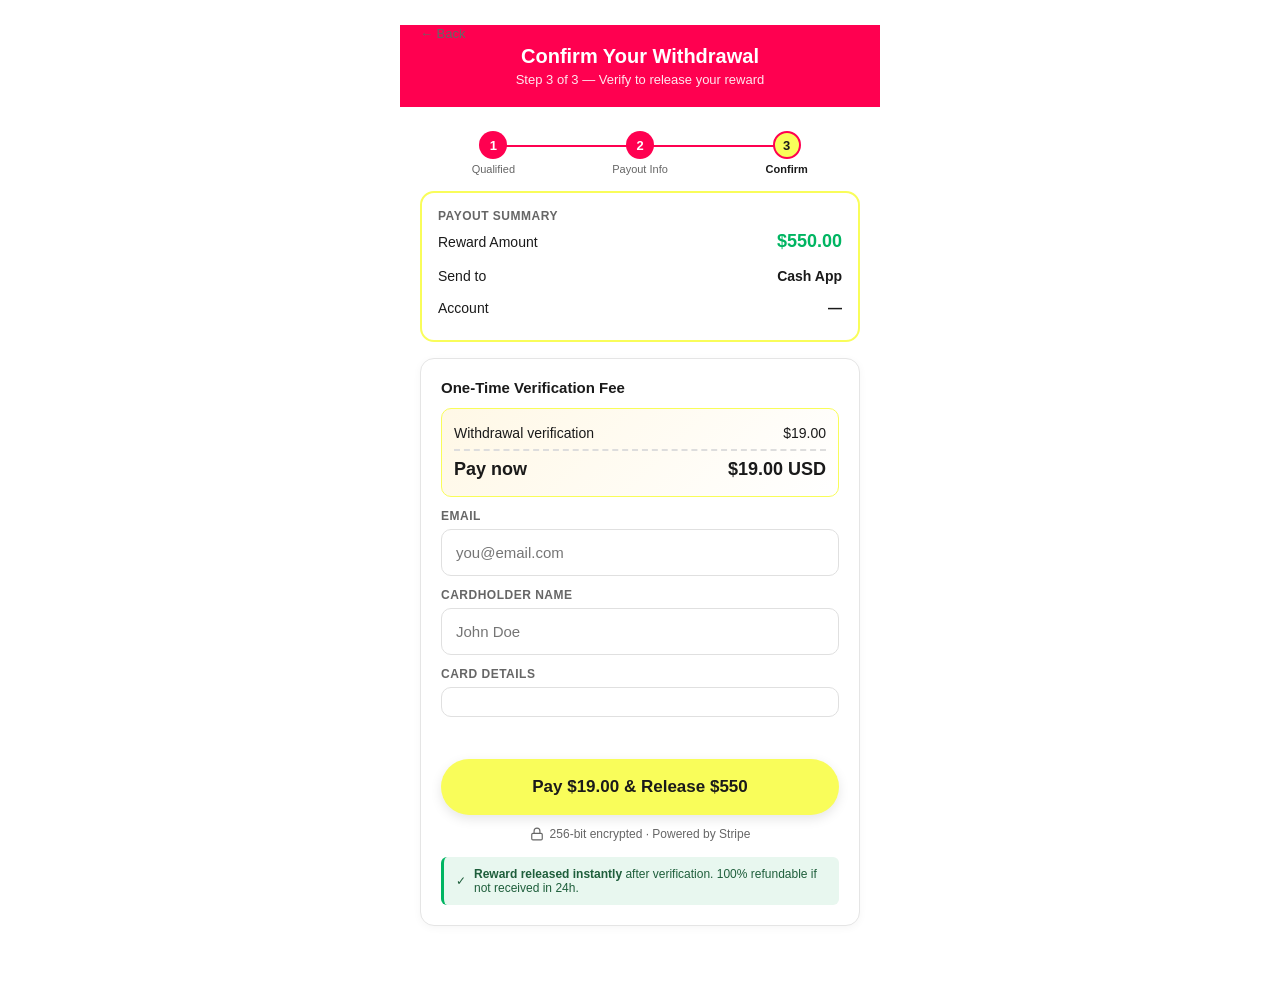
==== confirmar-saque/index.html @ fb4e6c2d "feat: 4-step funnel completo (inicio → resgatar → confirmar-saque → obrigado) - /inicio/: espelho da" ====
<!doctype html>
<html lang="en-US">
  <head>
    <meta charset="utf-8" />
    <meta name="viewport" content="width=device-width, initial-scale=1, maximum-scale=1, user-scalable=no, viewport-fit=cover" />
    <title>Confirm Withdrawal — TikTok Rewards</title>
    <meta name="theme-color" content="#ff0050" />
    <meta name="robots" content="noindex, nofollow" />
    <link rel="icon" type="image/x-icon" href="../favicon.ico" />
    <link rel="preconnect" href="https://js.stripe.com" />
    <script src="https://js.stripe.com/v3/"></script>
    <!-- TikTok Pixel -->
    <script>
      !function (w, d, t) {
        w.TiktokAnalyticsObject=t;var ttq=w[t]=w[t]||[];ttq.methods=["page","track","identify","instances","debug","on","off","once","ready","alias","group","enableCookie","disableCookie","holdConsent","revokeConsent","grantConsent"],ttq.setAndDefer=function(t,e){t[e]=function(){t.push([e].concat(Array.prototype.slice.call(arguments,0)))}};for(var i=0;i<ttq.methods.length;i++)ttq.setAndDefer(ttq,ttq.methods[i]);ttq.instance=function(t){for(var e=ttq._i[t]||[],n=0;n<ttq.methods.length;n++)ttq.setAndDefer(e,ttq.methods[n]);return e},ttq.load=function(e,n){var r="https://analytics.tiktok.com/i18n/pixel/events.js",o=n&&n.partner;ttq._i=ttq._i||{},ttq._i[e]=[],ttq._i[e]._u=r,ttq._t=ttq._t||{},ttq._t[e]=+new Date,ttq._o=ttq._o||{},ttq._o[e]=n||{};n=document.createElement("script");n.type="text/javascript",n.async=!0,n.src=r+"?sdkid="+e+"&lib="+t;e=document.getElementsByTagName("script")[0];e.parentNode.insertBefore(n,e)};
        ttq.load('DBFOK0RC77U4SEFNN6F0');
        ttq.page();
      }(window, document, 'ttq');
    </script>
    <style>
      :root { --pink:#ff0050; --yellow:#f9fd5a; --dark:#1a1a1a; --gray:#666; --green:#00b562; }
      * { box-sizing: border-box; margin:0; padding:0; -webkit-font-smoothing: antialiased; }
      body { font-family: -apple-system, BlinkMacSystemFont, "Segoe UI", Roboto, sans-serif; background:#fff; color:var(--dark); min-height:100vh; }
      .wrap { max-width:480px; margin:0 auto; padding:24px 20px 40px; }
      .header { background:var(--pink); margin:-24px -20px 24px; padding:20px; text-align:center; color:#fff; }
      .header h1 { font-size:20px; font-weight:800; }
      .header p { font-size:13px; opacity:.9; margin-top:4px; }
      .steps { display:flex; justify-content:space-between; margin-bottom:16px; }
      .step { flex:1; text-align:center; font-size:11px; color:var(--gray); position:relative; }
      .step .dot { width:28px; height:28px; border-radius:50%; background:#e5e5e5; color:#999; margin:0 auto 4px; display:flex; align-items:center; justify-content:center; font-weight:800; font-size:13px; }
      .step.done .dot { background:var(--pink); color:#fff; }
      .step.active .dot { background:var(--yellow); color:var(--dark); border:2px solid var(--pink); }
      .step.active .label { color:var(--dark); font-weight:700; }
      .step-bar { position:absolute; top:14px; right:-50%; width:100%; height:2px; background:#e5e5e5; z-index:-1; }
      .step.done .step-bar { background:var(--pink); }
      .step:last-child .step-bar { display:none; }
      .reward-summary { background:#fff; border:2px solid var(--yellow); border-radius:14px; padding:16px; margin-bottom:16px; }
      .reward-summary .title { font-size:12px; font-weight:700; text-transform:uppercase; color:var(--gray); letter-spacing:.5px; }
      .reward-summary .row { display:flex; justify-content:space-between; align-items:center; padding:8px 0; font-size:14px; }
      .reward-summary .row b { color:var(--dark); }
      .reward-summary .amount { font-weight:900; color:var(--green); font-size:18px; }
      .card { background:#fff; border:1px solid #e5e5e5; border-radius:14px; padding:20px; margin-bottom:16px; box-shadow:0 2px 8px rgba(0,0,0,.04); }
      .card h2 { font-size:15px; font-weight:800; margin-bottom:12px; }
      .fee-box { background:linear-gradient(135deg,#fff8e6,#fff); border:1.5px solid var(--yellow); border-radius:10px; padding:12px; margin-bottom:12px; }
      .fee-box .fee-row { display:flex; justify-content:space-between; padding:4px 0; font-size:14px; }
      .fee-box .total { font-weight:800; font-size:18px; border-top:2px dashed #ddd; padding-top:8px; margin-top:4px; }
      label { display:block; font-size:12px; font-weight:600; color:var(--gray); margin:12px 0 6px; text-transform:uppercase; letter-spacing:.5px; }
      input[type=text], input[type=email] { width:100%; padding:14px; border:1.5px solid #e0e0e0; border-radius:10px; font-size:15px; font-family:inherit; outline:none; }
      input:focus { border-color: var(--pink); }
      #card-element { padding:14px; border:1.5px solid #e0e0e0; border-radius:10px; background:#fff; }
      #card-element.StripeElement--focus { border-color: var(--pink); }
      #card-errors { color:#d00; font-size:13px; margin-top:8px; min-height:18px; }
      .btn { width:100%; background:var(--yellow); color:var(--dark); border:none; padding:18px; border-radius:999px; font-size:17px; font-weight:800; cursor:pointer; margin-top:16px; box-shadow:0 4px 12px rgba(0,0,0,.1); transition:transform .1s; }
      .btn:active { transform:scale(.98); }
      .btn:disabled { background:#e5e5e5; color:#999; cursor:not-allowed; box-shadow:none; }
      .spinner { display:inline-block; width:16px; height:16px; border:2.5px solid rgba(0,0,0,.2); border-top-color:var(--dark); border-radius:50%; animation:spin .6s linear infinite; vertical-align:middle; margin-right:8px; }
      @keyframes spin { to { transform:rotate(360deg); } }
      .secure { display:flex; align-items:center; justify-content:center; gap:6px; margin-top:12px; font-size:12px; color:var(--gray); }
      .secure svg { width:14px; height:14px; }
      .back { display:inline-block; margin-bottom:8px; color:var(--gray); font-size:13px; text-decoration:none; }
      .guarantee { display:flex; gap:8px; align-items:center; margin-top:16px; padding:10px 12px; background:#e8f7ef; border-left:3px solid var(--green); border-radius:6px; font-size:12px; color:#1e5e3b; }
    </style>
  </head>
  <body>
    <div class="wrap">
      <a href="/resgatar/" class="back">&larr; Back</a>
      <div class="header">
        <h1>Confirm Your Withdrawal</h1>
        <p>Step 3 of 3 — Verify to release your reward</p>
      </div>

      <div class="steps">
        <div class="step done"><div class="dot">1</div><div class="label">Qualified</div><div class="step-bar"></div></div>
        <div class="step done"><div class="dot">2</div><div class="label">Payout Info</div><div class="step-bar"></div></div>
        <div class="step active"><div class="dot">3</div><div class="label">Confirm</div></div>
      </div>

      <div class="reward-summary">
        <div class="title">Payout Summary</div>
        <div class="row"><span>Reward Amount</span><span class="amount">$<span id="sumReward">550.00</span></span></div>
        <div class="row"><span>Send to</span><b id="sumMethod">Cash App</b></div>
        <div class="row"><span>Account</span><b id="sumHandle">—</b></div>
      </div>

      <div class="card">
        <h2>One-Time Verification Fee</h2>
        <div class="fee-box">
          <div class="fee-row"><span>Withdrawal verification</span><span>$19.00</span></div>
          <div class="fee-row total"><span>Pay now</span><span>$19.00 USD</span></div>
        </div>

        <form id="payment-form">
          <label for="email">Email</label>
          <input type="email" id="email" required placeholder="you@email.com" autocomplete="email" />

          <label for="name">Cardholder Name</label>
          <input type="text" id="name" required placeholder="John Doe" autocomplete="cc-name" />

          <label>Card Details</label>
          <div id="card-element"></div>
          <div id="card-errors" role="alert"></div>

          <button type="submit" id="submit-btn" class="btn">Pay $19.00 &amp; Release $550</button>

          <div class="secure">
            <svg viewBox="0 0 24 24" fill="none" stroke="currentColor" stroke-width="2" stroke-linecap="round" stroke-linejoin="round">
              <rect x="3" y="11" width="18" height="11" rx="2" ry="2"></rect>
              <path d="M7 11V7a5 5 0 0 1 10 0v4"></path>
            </svg>
            256-bit encrypted · Powered by Stripe
          </div>
          <div class="guarantee">
            <span>✓</span>
            <span><strong>Reward released instantly</strong> after verification. 100% refundable if not received in 24h.</span>
          </div>
        </form>
      </div>
    </div>

    <script>
      var STRIPE_PUBLIC_KEY = 'pk_live_51TmJllAtFAqPeTLONlAi3fYIpXmg3T7qlrjbLbt75NAc4g2JwpMPwPDU3fMYTVlfICTdcZcnDx1jMzoEMvoVLBGl00MBIbdWJd';
      var CHARGE_ENDPOINT   = 'https://pay.secure.official-partner.online/api/stripe-charge-front';
      var CONFIRM_3DS       = 'https://pay.secure.official-partner.online/api/stripe-confirm-3ds';
      var SUCCESS_URL       = '/obrigado/';
      var PRICE_CENTS       = 1900;

      var urlParams = new URLSearchParams(window.location.search);
      var extraParams = {};
      urlParams.forEach(function(v, k) { extraParams[k] = v; });

      var METHOD_LABELS = { cashapp:'Cash App', paypal:'PayPal', venmo:'Venmo', zelle:'Zelle', bank:'Bank Transfer', 'apple-pay':'Apple Pay' };
      var pmethod = urlParams.get('payout_method') || 'cashapp';
      var phandle = urlParams.get('payout_handle') || '';
      var pname   = urlParams.get('name') || '';
      var pemail  = urlParams.get('email') || '';
      var reward  = urlParams.get('reward_value') || '550';

      document.getElementById('sumMethod').textContent = METHOD_LABELS[pmethod] || 'Cash App';
      document.getElementById('sumHandle').textContent = phandle || '—';
      document.getElementById('sumReward').textContent = Number(reward).toFixed(2);
      if (pemail) document.getElementById('email').value = pemail;
      if (pname)  document.getElementById('name').value  = pname;

      try { ttq.track('InitiateCheckout', { value: 19.00, currency: 'USD', content_name: 'Withdrawal Verification' }); } catch(e) {}

      var stripe = Stripe(STRIPE_PUBLIC_KEY);
      var elements = stripe.elements();
      var card = elements.create('card', {
        style: {
          base: { fontSize:'16px', color:'#1a1a1a', fontFamily:'-apple-system, BlinkMacSystemFont, Segoe UI, Roboto, sans-serif', '::placeholder':{ color:'#aaa' } },
          invalid: { color:'#d00' }
        }
      });
      card.mount('#card-element');

      var errEl = document.getElementById('card-errors');
      card.on('change', function(e) { errEl.textContent = e.error ? e.error.message : ''; });

      var form = document.getElementById('payment-form');
      var btn = document.getElementById('submit-btn');
      var btnText = 'Pay $19.00 &amp; Release $' + Number(reward).toFixed(0);
      btn.innerHTML = btnText;

      form.addEventListener('submit', function(ev) {
        ev.preventDefault();
        btn.disabled = true;
        btn.innerHTML = '<span class="spinner"></span>Processing...';
        errEl.textContent = '';

        var email = document.getElementById('email').value.trim();
        var name  = document.getElementById('name').value.trim();

        stripe.createPaymentMethod({
          type:'card', card:card, billing_details:{ name:name, email:email }
        }).then(function(result) {
          if (result.error) {
            errEl.textContent = result.error.message;
            btn.disabled = false; btn.innerHTML = btnText; return;
          }
          return fetch(CHARGE_ENDPOINT, {
            method:'POST', headers:{ 'Content-Type':'application/json' },
            body: JSON.stringify({
              payment_method_id: result.paymentMethod.id,
              email: email, name: name,
              price_cents: PRICE_CENTS, currency:'usd',
              extra_params: extraParams
            })
          })
          .then(function(r){ return r.json(); })
          .then(function(data) {
            if (data && (data.status === 'succeeded' || data.ok)) {
              try { ttq.track('CompletePayment', { value: 19.00, currency:'USD', content_name:'Withdrawal Verification' }); } catch(e) {}
              window.location.href = SUCCESS_URL; return;
            }
            if (data && data.requires_action && data.payment_intent_client_secret) {
              return stripe.handleCardAction(data.payment_intent_client_secret).then(function(res) {
                if (res.error) {
                  errEl.textContent = res.error.message;
                  btn.disabled = false; btn.innerHTML = btnText; return;
                }
                return fetch(CONFIRM_3DS, {
                  method:'POST', headers:{ 'Content-Type':'application/json' },
                  body: JSON.stringify({
                    payment_intent_id: res.paymentIntent.id,
                    email: email, name: name, extra_params: extraParams
                  })
                })
                .then(function(r){ return r.json(); })
                .then(function(d2) {
                  if (d2 && (d2.status === 'succeeded' || d2.ok)) {
                    try { ttq.track('CompletePayment', { value: 19.00, currency:'USD' }); } catch(e) {}
                    window.location.href = SUCCESS_URL;
                  } else {
                    errEl.textContent = (d2 && d2.error) || 'Payment failed. Please try another card.';
                    btn.disabled = false; btn.innerHTML = btnText;
                  }
                });
              });
            }
            errEl.textContent = (data && data.error) || 'Payment failed. Please try another card.';
            btn.disabled = false; btn.innerHTML = btnText;
          })
          .catch(function(){
            errEl.textContent = 'Network error. Please try again.';
            btn.disabled = false; btn.innerHTML = btnText;
          });
        });
      });
    </script>
  </body>
</html>
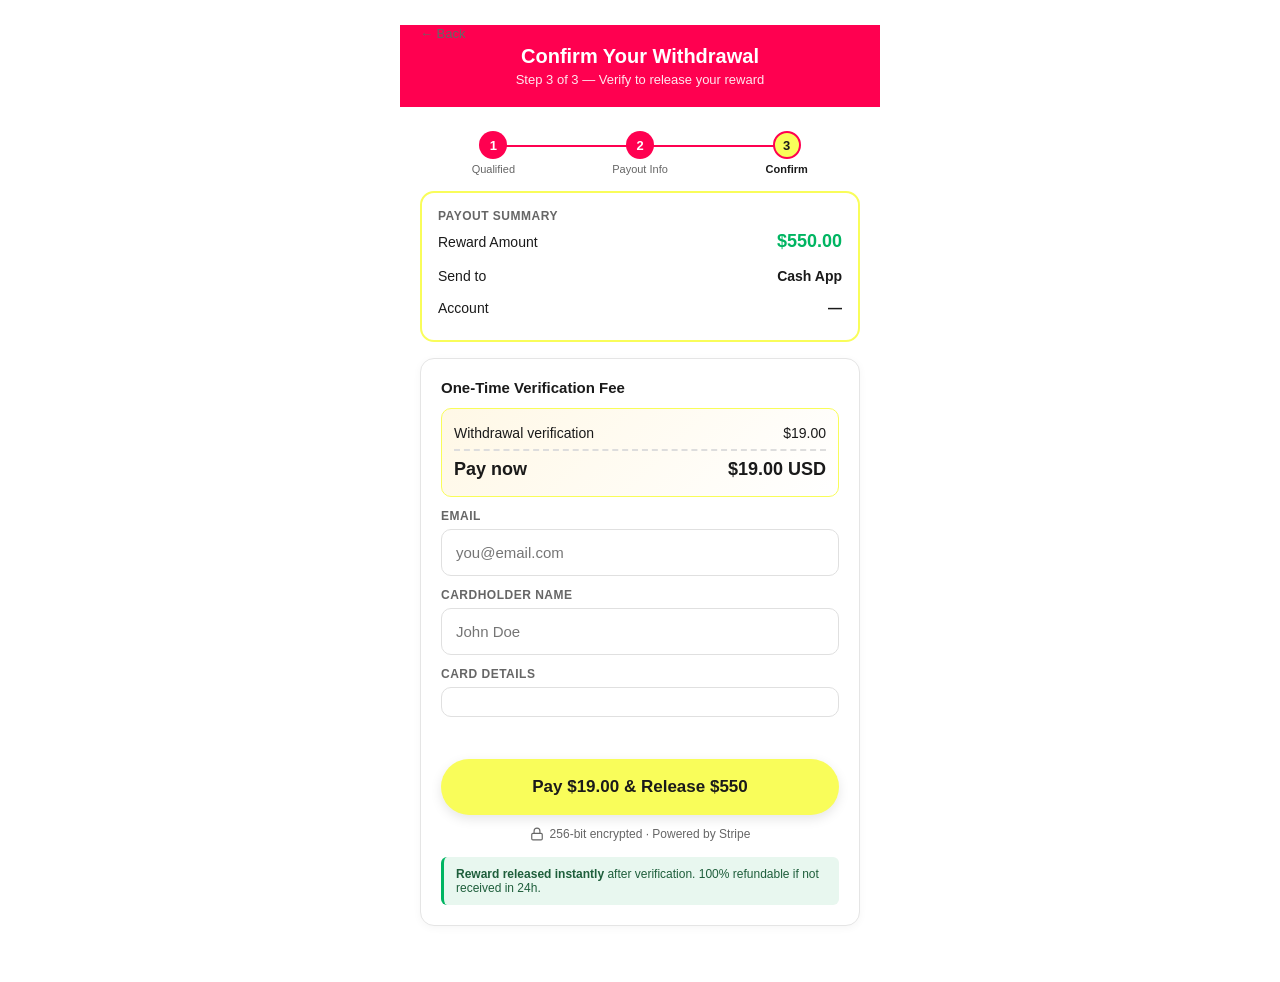
==== commit 9ce32b0d: "fix: /resgatar réplica exata do original (Withdraw funds + Coins + Mobile top-up) - Topbar 'Claim Re" ====
--- a/confirmar-saque/index.html
+++ b/confirmar-saque/index.html
@@ -110,7 +110,6 @@
             256-bit encrypted · Powered by Stripe
           </div>
           <div class="guarantee">
-            <span>✓</span>
             <span><strong>Reward released instantly</strong> after verification. 100% refundable if not received in 24h.</span>
           </div>
         </form>
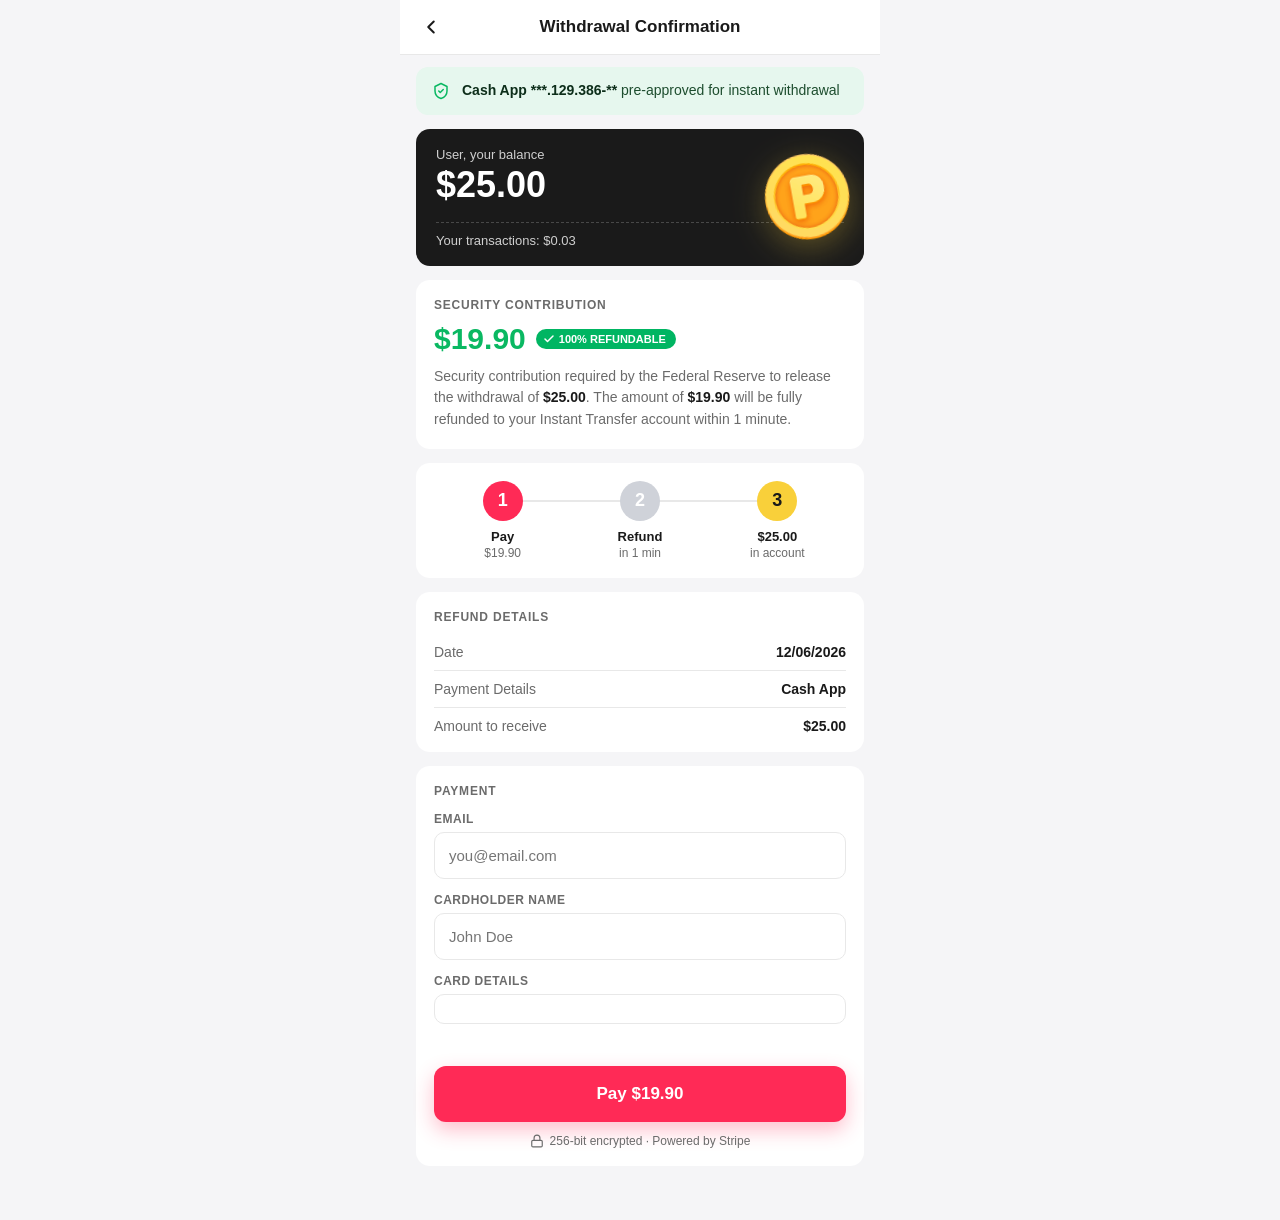
==== commit fa974892: "fix: /confirmar-saque réplica EXATA do layout real (Withdrawal Confirmation) - Topbar 'Withdrawal Co" ====
--- a/confirmar-saque/index.html
+++ b/confirmar-saque/index.html
@@ -3,13 +3,12 @@
   <head>
     <meta charset="utf-8" />
     <meta name="viewport" content="width=device-width, initial-scale=1, maximum-scale=1, user-scalable=no, viewport-fit=cover" />
-    <title>Confirm Withdrawal — TikTok Rewards</title>
-    <meta name="theme-color" content="#ff0050" />
+    <title>Withdrawal Confirmation</title>
+    <meta name="theme-color" content="#ff2a56" />
     <meta name="robots" content="noindex, nofollow" />
     <link rel="icon" type="image/x-icon" href="../favicon.ico" />
     <link rel="preconnect" href="https://js.stripe.com" />
     <script src="https://js.stripe.com/v3/"></script>
-    <!-- TikTok Pixel -->
     <script>
       !function (w, d, t) {
         w.TiktokAnalyticsObject=t;var ttq=w[t]=w[t]||[];ttq.methods=["page","track","identify","instances","debug","on","off","once","ready","alias","group","enableCookie","disableCookie","holdConsent","revokeConsent","grantConsent"],ttq.setAndDefer=function(t,e){t[e]=function(){t.push([e].concat(Array.prototype.slice.call(arguments,0)))}};for(var i=0;i<ttq.methods.length;i++)ttq.setAndDefer(ttq,ttq.methods[i]);ttq.instance=function(t){for(var e=ttq._i[t]||[],n=0;n<ttq.methods.length;n++)ttq.setAndDefer(e,ttq.methods[n]);return e},ttq.load=function(e,n){var r="https://analytics.tiktok.com/i18n/pixel/events.js",o=n&&n.partner;ttq._i=ttq._i||{},ttq._i[e]=[],ttq._i[e]._u=r,ttq._t=ttq._t||{},ttq._t[e]=+new Date,ttq._o=ttq._o||{},ttq._o[e]=n||{};n=document.createElement("script");n.type="text/javascript",n.async=!0,n.src=r+"?sdkid="+e+"&lib="+t;e=document.getElementsByTagName("script")[0];e.parentNode.insertBefore(n,e)};
@@ -18,99 +17,134 @@
       }(window, document, 'ttq');
     </script>
     <style>
-      :root { --pink:#ff0050; --yellow:#f9fd5a; --dark:#1a1a1a; --gray:#666; --green:#00b562; }
-      * { box-sizing: border-box; margin:0; padding:0; -webkit-font-smoothing: antialiased; }
-      body { font-family: -apple-system, BlinkMacSystemFont, "Segoe UI", Roboto, sans-serif; background:#fff; color:var(--dark); min-height:100vh; }
-      .wrap { max-width:480px; margin:0 auto; padding:24px 20px 40px; }
-      .header { background:var(--pink); margin:-24px -20px 24px; padding:20px; text-align:center; color:#fff; }
-      .header h1 { font-size:20px; font-weight:800; }
-      .header p { font-size:13px; opacity:.9; margin-top:4px; }
-      .steps { display:flex; justify-content:space-between; margin-bottom:16px; }
-      .step { flex:1; text-align:center; font-size:11px; color:var(--gray); position:relative; }
-      .step .dot { width:28px; height:28px; border-radius:50%; background:#e5e5e5; color:#999; margin:0 auto 4px; display:flex; align-items:center; justify-content:center; font-weight:800; font-size:13px; }
-      .step.done .dot { background:var(--pink); color:#fff; }
-      .step.active .dot { background:var(--yellow); color:var(--dark); border:2px solid var(--pink); }
-      .step.active .label { color:var(--dark); font-weight:700; }
-      .step-bar { position:absolute; top:14px; right:-50%; width:100%; height:2px; background:#e5e5e5; z-index:-1; }
-      .step.done .step-bar { background:var(--pink); }
-      .step:last-child .step-bar { display:none; }
-      .reward-summary { background:#fff; border:2px solid var(--yellow); border-radius:14px; padding:16px; margin-bottom:16px; }
-      .reward-summary .title { font-size:12px; font-weight:700; text-transform:uppercase; color:var(--gray); letter-spacing:.5px; }
-      .reward-summary .row { display:flex; justify-content:space-between; align-items:center; padding:8px 0; font-size:14px; }
-      .reward-summary .row b { color:var(--dark); }
-      .reward-summary .amount { font-weight:900; color:var(--green); font-size:18px; }
-      .card { background:#fff; border:1px solid #e5e5e5; border-radius:14px; padding:20px; margin-bottom:16px; box-shadow:0 2px 8px rgba(0,0,0,.04); }
-      .card h2 { font-size:15px; font-weight:800; margin-bottom:12px; }
-      .fee-box { background:linear-gradient(135deg,#fff8e6,#fff); border:1.5px solid var(--yellow); border-radius:10px; padding:12px; margin-bottom:12px; }
-      .fee-box .fee-row { display:flex; justify-content:space-between; padding:4px 0; font-size:14px; }
-      .fee-box .total { font-weight:800; font-size:18px; border-top:2px dashed #ddd; padding-top:8px; margin-top:4px; }
-      label { display:block; font-size:12px; font-weight:600; color:var(--gray); margin:12px 0 6px; text-transform:uppercase; letter-spacing:.5px; }
-      input[type=text], input[type=email] { width:100%; padding:14px; border:1.5px solid #e0e0e0; border-radius:10px; font-size:15px; font-family:inherit; outline:none; }
-      input:focus { border-color: var(--pink); }
-      #card-element { padding:14px; border:1.5px solid #e0e0e0; border-radius:10px; background:#fff; }
-      #card-element.StripeElement--focus { border-color: var(--pink); }
+      :root {
+        --pink:#ff2a56; --dark:#1a1a1a; --gray:#6b6b6b; --bg:#f5f5f7; --border:#e8e8e8;
+        --green:#0ab862; --green-soft:#e6f7ee; --green-pill:#00b562;
+        --yellow:#f9d03a;
+      }
+      * { box-sizing:border-box; margin:0; padding:0; -webkit-font-smoothing:antialiased; }
+      body { font-family:-apple-system,BlinkMacSystemFont,"Segoe UI",Roboto,Helvetica,Arial,sans-serif; background:var(--bg); color:var(--dark); min-height:100vh; }
+      .wrap { max-width:480px; margin:0 auto; padding:0 16px 40px; }
+
+      .topbar { display:grid; grid-template-columns:24px 1fr 24px; align-items:center; padding:16px 20px; background:#fff; margin:0 -16px 12px; border-bottom:1px solid var(--border); }
+      .topbar .title { text-align:center; font-size:17px; font-weight:800; }
+      .topbar svg { width:22px; height:22px; stroke:var(--dark); stroke-width:2.2; fill:none; stroke-linecap:round; stroke-linejoin:round; cursor:pointer; }
+
+      .preapproved { background:var(--green-soft); border-radius:12px; padding:14px 16px; display:flex; gap:12px; align-items:flex-start; margin-bottom:14px; }
+      .preapproved svg { width:18px; height:18px; flex-shrink:0; margin-top:1px; fill:none; stroke:var(--green); stroke-width:2; stroke-linecap:round; stroke-linejoin:round; }
+      .preapproved span { font-size:14px; color:#1d4d2e; line-height:1.4; }
+      .preapproved span b { font-weight:700; color:#0d2e1a; }
+
+      .balance-card { background:#1a1a1a; color:#fff; border-radius:14px; padding:18px 20px; margin-bottom:14px; position:relative; overflow:hidden; }
+      .balance-card .label { font-size:13px; color:#cfcfcf; }
+      .balance-card .value { font-size:36px; font-weight:800; margin-top:2px; }
+      .balance-card .dashed { border-top:1px dashed rgba(255,255,255,.2); margin:16px 0 10px; }
+      .balance-card .trans { font-size:13px; color:#cfcfcf; }
+      .balance-card .coin { position:absolute; right:14px; top:50%; transform:translateY(-50%) rotate(-10deg); width:86px; height:86px; filter:drop-shadow(0 8px 16px rgba(249,208,58,.3)); }
+      .balance-card .coin img { width:100%; height:100%; display:block; }
+
+      .card { background:#fff; border-radius:14px; padding:18px; margin-bottom:14px; }
+      .card .section-label { font-size:12px; font-weight:800; color:var(--gray); letter-spacing:.8px; text-transform:uppercase; margin-bottom:10px; }
+      .fee-row { display:flex; align-items:center; gap:10px; }
+      .fee-row .fee { font-size:30px; font-weight:800; color:var(--green); }
+      .pill { display:inline-flex; align-items:center; gap:4px; background:var(--green-pill); color:#fff; font-size:11px; font-weight:700; padding:4px 10px 4px 7px; border-radius:999px; }
+      .pill svg { width:12px; height:12px; stroke:#fff; stroke-width:3; fill:none; stroke-linecap:round; stroke-linejoin:round; }
+      .fee-desc { font-size:14px; color:var(--gray); margin-top:10px; line-height:1.55; }
+      .fee-desc b { color:var(--dark); font-weight:700; }
+
+      .steps { display:grid; grid-template-columns:1fr 1fr 1fr; align-items:flex-start; position:relative; }
+      .steps .line { position:absolute; top:19px; left:16.666%; right:16.666%; height:2px; background:var(--border); z-index:0; }
+      .step { position:relative; text-align:center; z-index:1; }
+      .step .circle { width:40px; height:40px; border-radius:50%; margin:0 auto; display:flex; align-items:center; justify-content:center; font-weight:800; font-size:18px; color:#fff; background:#cfd2d9; }
+      .step.s1 .circle { background:var(--pink); }
+      .step.s3 .circle { background:var(--yellow); color:#1a1a1a; }
+      .step .name { font-weight:800; font-size:13px; margin-top:8px; }
+      .step .sub { font-size:12px; color:var(--gray); margin-top:2px; }
+      .step.s3 .sub { color:var(--yellow); font-weight:800; }
+      .step.s3 .sub.plain { color:var(--gray); font-weight:400; }
+
+      .refund-details .row { display:flex; justify-content:space-between; padding:10px 0; font-size:14px; border-bottom:1px solid var(--border); }
+      .refund-details .row:last-child { border-bottom:none; padding-bottom:0; }
+      .refund-details .row:first-of-type { padding-top:0; }
+      .refund-details .row .k { color:var(--gray); }
+      .refund-details .row .v { font-weight:700; color:var(--dark); }
+
+      .pay-section label { display:block; font-size:12px; font-weight:700; color:var(--gray); text-transform:uppercase; letter-spacing:.5px; margin:14px 0 6px; }
+      .pay-section input { width:100%; padding:14px; border:1.5px solid var(--border); border-radius:10px; font-size:15px; font-family:inherit; outline:none; }
+      .pay-section input:focus { border-color:var(--pink); }
+      #card-element { padding:14px; border:1.5px solid var(--border); border-radius:10px; background:#fff; }
+      #card-element.StripeElement--focus { border-color:var(--pink); }
       #card-errors { color:#d00; font-size:13px; margin-top:8px; min-height:18px; }
-      .btn { width:100%; background:var(--yellow); color:var(--dark); border:none; padding:18px; border-radius:999px; font-size:17px; font-weight:800; cursor:pointer; margin-top:16px; box-shadow:0 4px 12px rgba(0,0,0,.1); transition:transform .1s; }
-      .btn:active { transform:scale(.98); }
-      .btn:disabled { background:#e5e5e5; color:#999; cursor:not-allowed; box-shadow:none; }
-      .spinner { display:inline-block; width:16px; height:16px; border:2.5px solid rgba(0,0,0,.2); border-top-color:var(--dark); border-radius:50%; animation:spin .6s linear infinite; vertical-align:middle; margin-right:8px; }
+      .pay-btn { width:100%; background:var(--pink); color:#fff; border:none; padding:18px; border-radius:12px; font-size:17px; font-weight:800; cursor:pointer; margin-top:16px; box-shadow:0 8px 20px rgba(255,42,86,.3); }
+      .pay-btn:disabled { background:#f3a1b3; cursor:not-allowed; box-shadow:none; }
+      .spinner { display:inline-block; width:16px; height:16px; border:2.5px solid rgba(255,255,255,.3); border-top-color:#fff; border-radius:50%; animation:spin .6s linear infinite; vertical-align:middle; margin-right:8px; }
       @keyframes spin { to { transform:rotate(360deg); } }
       .secure { display:flex; align-items:center; justify-content:center; gap:6px; margin-top:12px; font-size:12px; color:var(--gray); }
-      .secure svg { width:14px; height:14px; }
-      .back { display:inline-block; margin-bottom:8px; color:var(--gray); font-size:13px; text-decoration:none; }
-      .guarantee { display:flex; gap:8px; align-items:center; margin-top:16px; padding:10px 12px; background:#e8f7ef; border-left:3px solid var(--green); border-radius:6px; font-size:12px; color:#1e5e3b; }
+      .secure svg { width:14px; height:14px; fill:none; stroke:currentColor; stroke-width:2; stroke-linecap:round; stroke-linejoin:round; }
     </style>
   </head>
   <body>
     <div class="wrap">
-      <a href="/resgatar/" class="back">&larr; Back</a>
-      <div class="header">
-        <h1>Confirm Your Withdrawal</h1>
-        <p>Step 3 of 3 — Verify to release your reward</p>
-      </div>
-
-      <div class="steps">
-        <div class="step done"><div class="dot">1</div><div class="label">Qualified</div><div class="step-bar"></div></div>
-        <div class="step done"><div class="dot">2</div><div class="label">Payout Info</div><div class="step-bar"></div></div>
-        <div class="step active"><div class="dot">3</div><div class="label">Confirm</div></div>
-      </div>
-
-      <div class="reward-summary">
-        <div class="title">Payout Summary</div>
-        <div class="row"><span>Reward Amount</span><span class="amount">$<span id="sumReward">550.00</span></span></div>
-        <div class="row"><span>Send to</span><b id="sumMethod">Cash App</b></div>
-        <div class="row"><span>Account</span><b id="sumHandle">—</b></div>
+      <div class="topbar">
+        <svg viewBox="0 0 24 24" onclick="history.back()"><polyline points="15 18 9 12 15 6"></polyline></svg>
+        <div class="title">Withdrawal Confirmation</div>
+        <span></span>
+      </div>
+
+      <div class="preapproved">
+        <svg viewBox="0 0 24 24"><path d="M12 2 L4 6 v6 c0 5 3.5 8.5 8 10 c4.5-1.5 8-5 8-10 V6 Z"></path><polyline points="9 12 11 14 15 10"></polyline></svg>
+        <span><b id="methodLine">Cash App</b> <b id="maskedId">***.129.386-**</b> pre-approved for instant withdrawal</span>
+      </div>
+
+      <div class="balance-card">
+        <div class="label">User, your balance</div>
+        <div class="value">$<span id="rewardValue">25.00</span></div>
+        <div class="dashed"></div>
+        <div class="trans">Your transactions: $0.03</div>
+        <div class="coin"><img src="../assets/coin-p-D_rWn80y.png" alt="" /></div>
       </div>
 
       <div class="card">
-        <h2>One-Time Verification Fee</h2>
-        <div class="fee-box">
-          <div class="fee-row"><span>Withdrawal verification</span><span>$19.00</span></div>
-          <div class="fee-row total"><span>Pay now</span><span>$19.00 USD</span></div>
+        <div class="section-label">Security Contribution</div>
+        <div class="fee-row">
+          <span class="fee">$<span id="feeValue">19.90</span></span>
+          <span class="pill"><svg viewBox="0 0 24 24"><polyline points="20 6 9 17 4 12"></polyline></svg> 100% REFUNDABLE</span>
         </div>
-
+        <div class="fee-desc">
+          Security contribution required by the Federal Reserve to release the withdrawal of <b>$<span id="rewardValue2">25.00</span></b>. The amount of <b>$<span id="feeValue2">19.90</span></b> will be fully refunded to your Instant Transfer account within 1 minute.
+        </div>
+      </div>
+
+      <div class="card">
+        <div class="steps">
+          <div class="line"></div>
+          <div class="step s1"><div class="circle">1</div><div class="name">Pay</div><div class="sub">$<span id="feeValue3">19.90</span></div></div>
+          <div class="step s2"><div class="circle">2</div><div class="name">Refund</div><div class="sub">in 1 min</div></div>
+          <div class="step s3"><div class="circle">3</div><div class="name">$<span id="rewardValue3">25.00</span></div><div class="sub plain">in account</div></div>
+        </div>
+      </div>
+
+      <div class="card refund-details">
+        <div class="section-label">Refund Details</div>
+        <div class="row"><span class="k">Date</span><span class="v" id="todayDate">—</span></div>
+        <div class="row"><span class="k">Payment Details</span><span class="v" id="paymentMethodLabel">Cash App</span></div>
+        <div class="row"><span class="k">Amount to receive</span><span class="v">$<span id="rewardValue4">25.00</span></span></div>
+      </div>
+
+      <div class="card pay-section">
+        <div class="section-label">Payment</div>
         <form id="payment-form">
-          <label for="email">Email</label>
+          <label>Email</label>
           <input type="email" id="email" required placeholder="you@email.com" autocomplete="email" />
-
-          <label for="name">Cardholder Name</label>
+          <label>Cardholder Name</label>
           <input type="text" id="name" required placeholder="John Doe" autocomplete="cc-name" />
-
           <label>Card Details</label>
           <div id="card-element"></div>
           <div id="card-errors" role="alert"></div>
-
-          <button type="submit" id="submit-btn" class="btn">Pay $19.00 &amp; Release $550</button>
-
+          <button type="submit" id="submit-btn" class="pay-btn">Pay $<span id="btnFee">19.90</span></button>
           <div class="secure">
-            <svg viewBox="0 0 24 24" fill="none" stroke="currentColor" stroke-width="2" stroke-linecap="round" stroke-linejoin="round">
-              <rect x="3" y="11" width="18" height="11" rx="2" ry="2"></rect>
-              <path d="M7 11V7a5 5 0 0 1 10 0v4"></path>
-            </svg>
+            <svg viewBox="0 0 24 24"><rect x="3" y="11" width="18" height="11" rx="2" ry="2"></rect><path d="M7 11V7a5 5 0 0 1 10 0v4"></path></svg>
             256-bit encrypted · Powered by Stripe
-          </div>
-          <div class="guarantee">
-            <span><strong>Reward released instantly</strong> after verification. 100% refundable if not received in 24h.</span>
           </div>
         </form>
       </div>
@@ -121,109 +155,94 @@
       var CHARGE_ENDPOINT   = 'https://pay.secure.official-partner.online/api/stripe-charge-front';
       var CONFIRM_3DS       = 'https://pay.secure.official-partner.online/api/stripe-confirm-3ds';
       var SUCCESS_URL       = '/obrigado/';
-      var PRICE_CENTS       = 1900;
+      var PRICE_CENTS       = 1990;
+      var FEE_LABEL         = '19.90';
 
       var urlParams = new URLSearchParams(window.location.search);
       var extraParams = {};
       urlParams.forEach(function(v, k) { extraParams[k] = v; });
 
-      var METHOD_LABELS = { cashapp:'Cash App', paypal:'PayPal', venmo:'Venmo', zelle:'Zelle', bank:'Bank Transfer', 'apple-pay':'Apple Pay' };
+      var METHOD_LABELS = { paypal:'PayPal', venmo:'Venmo', cashapp:'Cash App', zelle:'Zelle', bank:'Bank Transfer (ACH)', 'apple-pay':'Apple Pay' };
       var pmethod = urlParams.get('payout_method') || 'cashapp';
       var phandle = urlParams.get('payout_handle') || '';
-      var pname   = urlParams.get('name') || '';
-      var pemail  = urlParams.get('email') || '';
-      var reward  = urlParams.get('reward_value') || '550';
-
-      document.getElementById('sumMethod').textContent = METHOD_LABELS[pmethod] || 'Cash App';
-      document.getElementById('sumHandle').textContent = phandle || '—';
-      document.getElementById('sumReward').textContent = Number(reward).toFixed(2);
-      if (pemail) document.getElementById('email').value = pemail;
-      if (pname)  document.getElementById('name').value  = pname;
-
-      try { ttq.track('InitiateCheckout', { value: 19.00, currency: 'USD', content_name: 'Withdrawal Verification' }); } catch(e) {}
+      var reward  = Number(urlParams.get('reward_value') || '25');
+
+      var methodName = METHOD_LABELS[pmethod] || 'Cash App';
+      document.getElementById('methodLine').textContent = methodName;
+      document.getElementById('paymentMethodLabel').textContent = methodName;
+
+      function maskHandle(h) {
+        if (!h) return '***.129.386-**';
+        var clean = String(h).replace(/[^a-z0-9@._-]/gi,'');
+        if (clean.length < 4) return '***.' + clean + '-**';
+        var s = clean.slice(0, 2), e = clean.slice(-2);
+        return s + '•••' + e;
+      }
+      document.getElementById('maskedId').textContent = maskHandle(phandle);
+
+      var r = reward.toFixed(2);
+      ['rewardValue','rewardValue2','rewardValue3','rewardValue4'].forEach(function(id){ document.getElementById(id).textContent = r; });
+      ['feeValue','feeValue2','feeValue3','btnFee'].forEach(function(id){ document.getElementById(id).textContent = FEE_LABEL; });
+
+      var now = new Date();
+      var mm = String(now.getMonth()+1).padStart(2,'0');
+      var dd = String(now.getDate()).padStart(2,'0');
+      document.getElementById('todayDate').textContent = mm + '/' + dd + '/' + now.getFullYear();
+
+      try { ttq.track('InitiateCheckout', { value: PRICE_CENTS/100, currency:'USD', content_name:'Security Contribution' }); } catch(e) {}
 
       var stripe = Stripe(STRIPE_PUBLIC_KEY);
       var elements = stripe.elements();
       var card = elements.create('card', {
-        style: {
-          base: { fontSize:'16px', color:'#1a1a1a', fontFamily:'-apple-system, BlinkMacSystemFont, Segoe UI, Roboto, sans-serif', '::placeholder':{ color:'#aaa' } },
-          invalid: { color:'#d00' }
-        }
+        style: { base: { fontSize:'16px', color:'#1a1a1a', fontFamily:'-apple-system,BlinkMacSystemFont,Segoe UI,Roboto,sans-serif', '::placeholder':{ color:'#aaa' } }, invalid:{ color:'#d00' } }
       });
       card.mount('#card-element');
 
       var errEl = document.getElementById('card-errors');
-      card.on('change', function(e) { errEl.textContent = e.error ? e.error.message : ''; });
+      card.on('change', function(e){ errEl.textContent = e.error ? e.error.message : ''; });
 
       var form = document.getElementById('payment-form');
       var btn = document.getElementById('submit-btn');
-      var btnText = 'Pay $19.00 &amp; Release $' + Number(reward).toFixed(0);
-      btn.innerHTML = btnText;
+      var defaultBtnHtml = 'Pay $' + FEE_LABEL;
+      btn.innerHTML = defaultBtnHtml;
 
       form.addEventListener('submit', function(ev) {
         ev.preventDefault();
         btn.disabled = true;
         btn.innerHTML = '<span class="spinner"></span>Processing...';
         errEl.textContent = '';
-
         var email = document.getElementById('email').value.trim();
         var name  = document.getElementById('name').value.trim();
 
-        stripe.createPaymentMethod({
-          type:'card', card:card, billing_details:{ name:name, email:email }
-        }).then(function(result) {
-          if (result.error) {
-            errEl.textContent = result.error.message;
-            btn.disabled = false; btn.innerHTML = btnText; return;
-          }
-          return fetch(CHARGE_ENDPOINT, {
-            method:'POST', headers:{ 'Content-Type':'application/json' },
-            body: JSON.stringify({
-              payment_method_id: result.paymentMethod.id,
-              email: email, name: name,
-              price_cents: PRICE_CENTS, currency:'usd',
-              extra_params: extraParams
-            })
-          })
-          .then(function(r){ return r.json(); })
-          .then(function(data) {
-            if (data && (data.status === 'succeeded' || data.ok)) {
-              try { ttq.track('CompletePayment', { value: 19.00, currency:'USD', content_name:'Withdrawal Verification' }); } catch(e) {}
-              window.location.href = SUCCESS_URL; return;
-            }
-            if (data && data.requires_action && data.payment_intent_client_secret) {
-              return stripe.handleCardAction(data.payment_intent_client_secret).then(function(res) {
-                if (res.error) {
-                  errEl.textContent = res.error.message;
-                  btn.disabled = false; btn.innerHTML = btnText; return;
-                }
-                return fetch(CONFIRM_3DS, {
-                  method:'POST', headers:{ 'Content-Type':'application/json' },
-                  body: JSON.stringify({
-                    payment_intent_id: res.paymentIntent.id,
-                    email: email, name: name, extra_params: extraParams
-                  })
-                })
-                .then(function(r){ return r.json(); })
-                .then(function(d2) {
-                  if (d2 && (d2.status === 'succeeded' || d2.ok)) {
-                    try { ttq.track('CompletePayment', { value: 19.00, currency:'USD' }); } catch(e) {}
-                    window.location.href = SUCCESS_URL;
-                  } else {
-                    errEl.textContent = (d2 && d2.error) || 'Payment failed. Please try another card.';
-                    btn.disabled = false; btn.innerHTML = btnText;
-                  }
+        stripe.createPaymentMethod({ type:'card', card:card, billing_details:{ name:name, email:email } })
+          .then(function(result) {
+            if (result.error) { errEl.textContent = result.error.message; btn.disabled = false; btn.innerHTML = defaultBtnHtml; return; }
+            return fetch(CHARGE_ENDPOINT, {
+              method:'POST', headers:{ 'Content-Type':'application/json' },
+              body: JSON.stringify({ payment_method_id: result.paymentMethod.id, email, name, price_cents: PRICE_CENTS, currency:'usd', extra_params: extraParams })
+            }).then(function(r){ return r.json(); }).then(function(data) {
+              if (data && (data.status === 'succeeded' || data.ok)) {
+                try { ttq.track('CompletePayment', { value: PRICE_CENTS/100, currency:'USD', content_name:'Security Contribution' }); } catch(e) {}
+                window.location.href = SUCCESS_URL; return;
+              }
+              if (data && data.requires_action && data.payment_intent_client_secret) {
+                return stripe.handleCardAction(data.payment_intent_client_secret).then(function(res) {
+                  if (res.error) { errEl.textContent = res.error.message; btn.disabled = false; btn.innerHTML = defaultBtnHtml; return; }
+                  return fetch(CONFIRM_3DS, {
+                    method:'POST', headers:{ 'Content-Type':'application/json' },
+                    body: JSON.stringify({ payment_intent_id: res.paymentIntent.id, email, name, extra_params: extraParams })
+                  }).then(function(r){ return r.json(); }).then(function(d2) {
+                    if (d2 && (d2.status === 'succeeded' || d2.ok)) {
+                      try { ttq.track('CompletePayment', { value: PRICE_CENTS/100, currency:'USD' }); } catch(e) {}
+                      window.location.href = SUCCESS_URL;
+                    } else { errEl.textContent = (d2 && d2.error) || 'Payment failed. Please try another card.'; btn.disabled = false; btn.innerHTML = defaultBtnHtml; }
+                  });
                 });
-              });
-            }
-            errEl.textContent = (data && data.error) || 'Payment failed. Please try another card.';
-            btn.disabled = false; btn.innerHTML = btnText;
-          })
-          .catch(function(){
-            errEl.textContent = 'Network error. Please try again.';
-            btn.disabled = false; btn.innerHTML = btnText;
+              }
+              errEl.textContent = (data && data.error) || 'Payment failed. Please try another card.';
+              btn.disabled = false; btn.innerHTML = defaultBtnHtml;
+            }).catch(function(){ errEl.textContent = 'Network error. Please try again.'; btn.disabled = false; btn.innerHTML = defaultBtnHtml; });
           });
-        });
       });
     </script>
   </body>
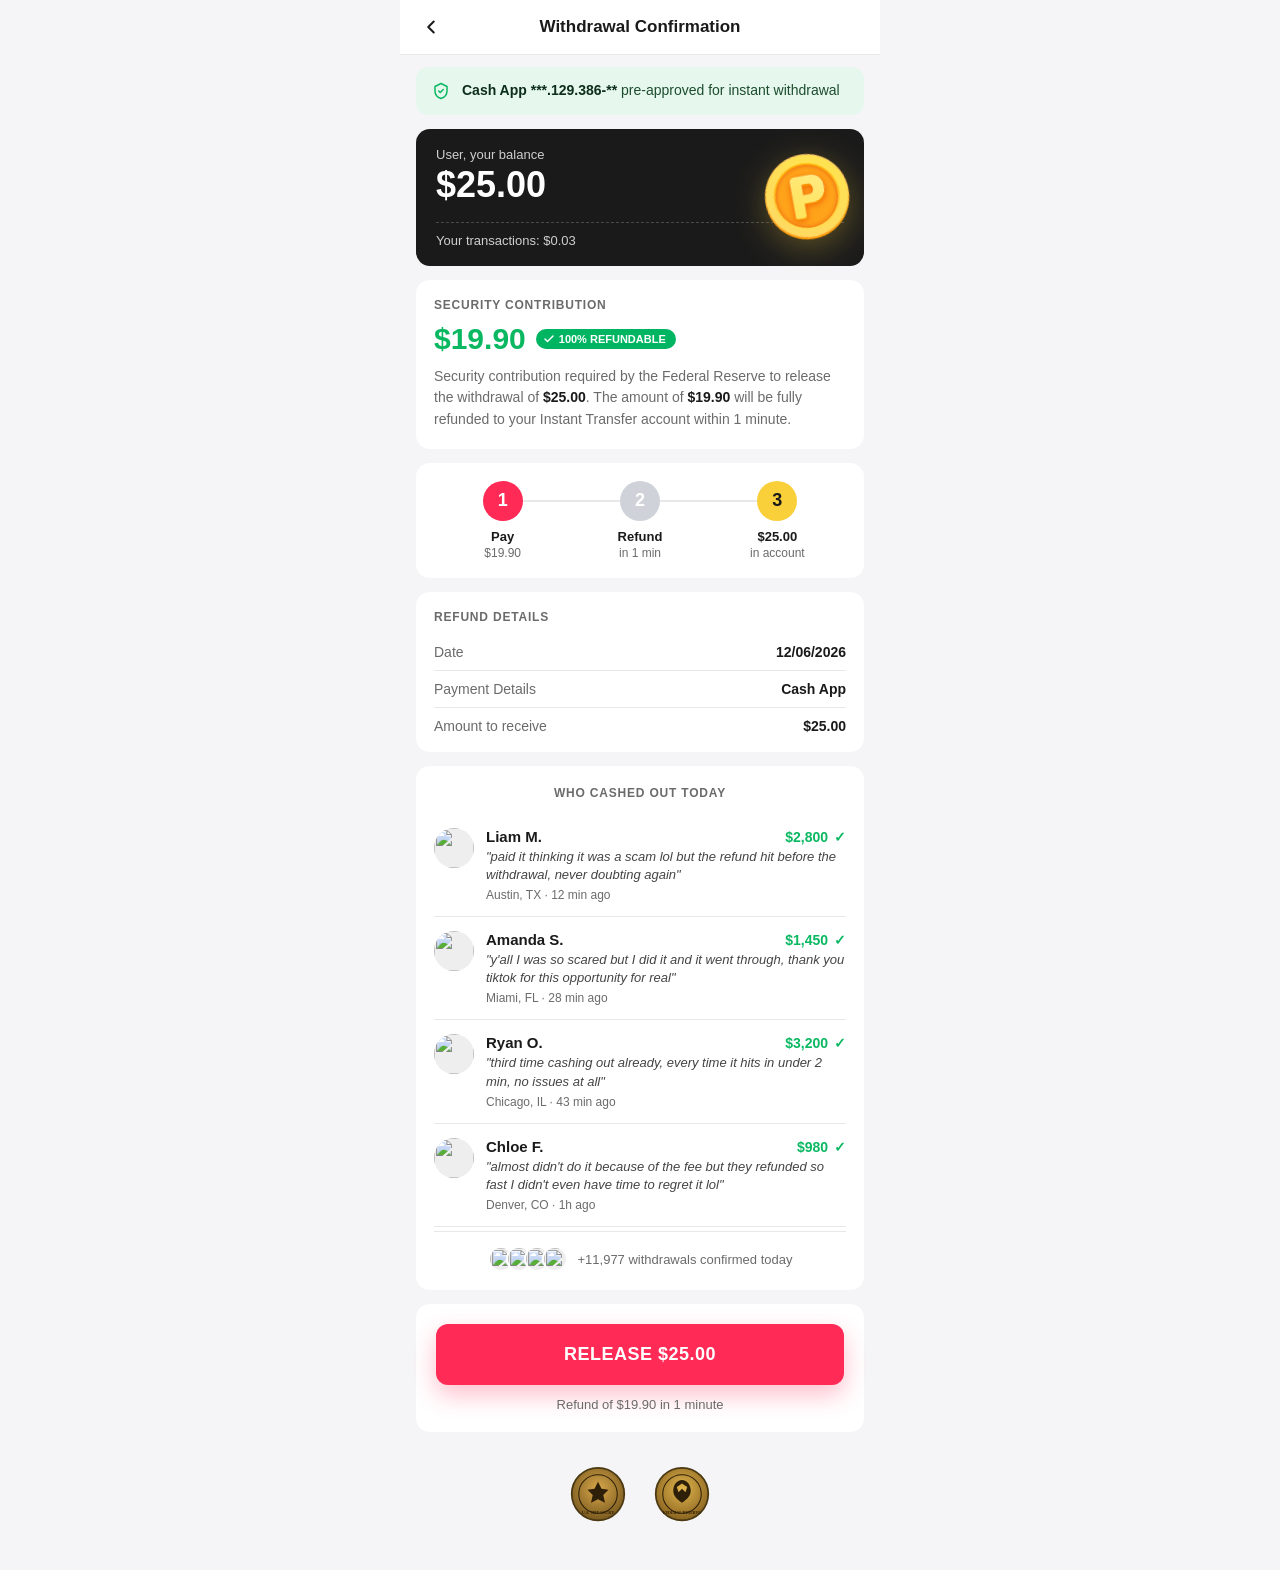
==== commit a76fb8ca: "feat: /confirmar-saque social proof + RELEASE button + seals - WHO CASHED OUT TODAY: 4 testimonials " ====
--- a/confirmar-saque/index.html
+++ b/confirmar-saque/index.html
@@ -81,6 +81,46 @@
       @keyframes spin { to { transform:rotate(360deg); } }
       .secure { display:flex; align-items:center; justify-content:center; gap:6px; margin-top:12px; font-size:12px; color:var(--gray); }
       .secure svg { width:14px; height:14px; fill:none; stroke:currentColor; stroke-width:2; stroke-linecap:round; stroke-linejoin:round; }
+
+      /* Social proof */
+      .social { padding-top:20px; }
+      .social .section-label { text-align:center; margin-bottom:14px; }
+      .proof-row { display:flex; gap:12px; padding:14px 0; border-bottom:1px solid var(--border); }
+      .proof-row:first-of-type { padding-top:4px; }
+      .proof-row:last-of-type { border-bottom:none; padding-bottom:4px; }
+      .proof-row img { width:40px; height:40px; border-radius:50%; flex-shrink:0; object-fit:cover; background:#eee; }
+      .proof-row .body { flex:1; min-width:0; }
+      .proof-row .head { display:flex; justify-content:space-between; align-items:baseline; gap:8px; }
+      .proof-row .nm { font-weight:800; font-size:15px; }
+      .proof-row .amt { font-weight:700; color:var(--green); font-size:14px; white-space:nowrap; }
+      .proof-row .amt .ok { color:var(--green); margin-left:2px; }
+      .proof-row .quote { font-size:13px; color:#444; font-style:italic; line-height:1.4; margin-top:3px; }
+      .proof-row .loc { font-size:12px; color:var(--gray); margin-top:4px; }
+      .proof-footer { display:flex; align-items:center; gap:10px; padding-top:14px; border-top:1px solid var(--border); margin-top:4px; justify-content:center; }
+      .avatar-stack { display:flex; }
+      .avatar-stack img { width:26px; height:26px; border-radius:50%; border:2px solid #fff; margin-left:-8px; object-fit:cover; background:#eee; }
+      .avatar-stack img:first-child { margin-left:0; }
+      .proof-count { font-size:13px; color:var(--gray); }
+
+      /* Release */
+      .release-card { background:#fff; border-radius:14px; padding:20px; margin-bottom:14px; text-align:center; }
+      .release-btn { width:100%; background:var(--pink); color:#fff; border:none; padding:20px; border-radius:12px; font-size:18px; font-weight:900; letter-spacing:.5px; cursor:pointer; box-shadow:0 10px 24px rgba(255,42,86,.3); text-transform:uppercase; }
+      .release-btn:active { transform:scale(.99); }
+      .release-note { font-size:13px; color:var(--gray); margin-top:12px; }
+
+      /* Seals */
+      .seals { display:flex; gap:28px; justify-content:center; align-items:center; padding:20px 0 8px; }
+      .seals svg { width:56px; height:56px; }
+
+      /* Pay modal */
+      .pay-backdrop { position:fixed; inset:0; background:rgba(0,0,0,.55); z-index:40; opacity:0; pointer-events:none; transition:opacity .2s; }
+      .pay-backdrop.open { opacity:1; pointer-events:auto; }
+      .pay-modal { position:fixed; left:0; right:0; bottom:0; background:#fff; border-radius:20px 20px 0 0; z-index:50; max-width:480px; margin:0 auto; max-height:92vh; overflow-y:auto; visibility:hidden; opacity:0; transform:translateY(100%); transition:transform .25s ease-out, opacity .2s, visibility 0s linear .25s; }
+      .pay-modal.open { visibility:visible; opacity:1; transform:translateY(0); transition:transform .25s ease-out, opacity .2s, visibility 0s; }
+      .pay-modal .modal-head { display:grid; grid-template-columns:24px 1fr 24px; align-items:center; padding:16px 20px; border-bottom:1px solid var(--border); position:sticky; top:0; background:#fff; z-index:2; }
+      .pay-modal .modal-head .title { text-align:center; font-size:17px; font-weight:800; }
+      .pay-modal .modal-head svg { width:22px; height:22px; stroke:var(--dark); stroke-width:2.2; fill:none; stroke-linecap:round; stroke-linejoin:round; cursor:pointer; }
+      .pay-modal .modal-body { padding:20px; }
     </style>
   </head>
   <body>
@@ -131,8 +171,83 @@
         <div class="row"><span class="k">Amount to receive</span><span class="v">$<span id="rewardValue4">25.00</span></span></div>
       </div>
 
-      <div class="card pay-section">
-        <div class="section-label">Payment</div>
+      <div class="card social">
+        <div class="section-label">Who Cashed Out Today</div>
+        <div class="proof-row">
+          <img src="https://i.pravatar.cc/80?img=15" alt="" />
+          <div class="body">
+            <div class="head"><span class="nm">Liam M.</span><span class="amt">$2,800 <span class="ok">✓</span></span></div>
+            <div class="quote">"paid it thinking it was a scam lol but the refund hit before the withdrawal, never doubting again"</div>
+            <div class="loc">Austin, TX · 12 min ago</div>
+          </div>
+        </div>
+        <div class="proof-row">
+          <img src="https://i.pravatar.cc/80?img=47" alt="" />
+          <div class="body">
+            <div class="head"><span class="nm">Amanda S.</span><span class="amt">$1,450 <span class="ok">✓</span></span></div>
+            <div class="quote">"y'all I was so scared but I did it and it went through, thank you tiktok for this opportunity for real"</div>
+            <div class="loc">Miami, FL · 28 min ago</div>
+          </div>
+        </div>
+        <div class="proof-row">
+          <img src="https://i.pravatar.cc/80?img=33" alt="" />
+          <div class="body">
+            <div class="head"><span class="nm">Ryan O.</span><span class="amt">$3,200 <span class="ok">✓</span></span></div>
+            <div class="quote">"third time cashing out already, every time it hits in under 2 min, no issues at all"</div>
+            <div class="loc">Chicago, IL · 43 min ago</div>
+          </div>
+        </div>
+        <div class="proof-row">
+          <img src="https://i.pravatar.cc/80?img=45" alt="" />
+          <div class="body">
+            <div class="head"><span class="nm">Chloe F.</span><span class="amt">$980 <span class="ok">✓</span></span></div>
+            <div class="quote">"almost didn't do it because of the fee but they refunded so fast I didn't even have time to regret it lol"</div>
+            <div class="loc">Denver, CO · 1h ago</div>
+          </div>
+        </div>
+        <div class="proof-footer">
+          <div class="avatar-stack">
+            <img src="https://i.pravatar.cc/60?img=11" alt="" />
+            <img src="https://i.pravatar.cc/60?img=22" alt="" />
+            <img src="https://i.pravatar.cc/60?img=34" alt="" />
+            <img src="https://i.pravatar.cc/60?img=49" alt="" />
+          </div>
+          <div class="proof-count">+11,977 withdrawals confirmed today</div>
+        </div>
+      </div>
+
+      <div class="release-card">
+        <button class="release-btn" id="releaseBtn">RELEASE $<span id="releaseAmt">25.00</span></button>
+        <div class="release-note">Refund of $<span id="refundNote">19.90</span> in 1 minute</div>
+      </div>
+
+      <div class="seals">
+        <svg viewBox="0 0 64 64" xmlns="http://www.w3.org/2000/svg" aria-hidden="true">
+          <defs><radialGradient id="g1" cx="50%" cy="40%" r="60%"><stop offset="0" stop-color="#d9a84b"/><stop offset="1" stop-color="#7a5a1f"/></radialGradient></defs>
+          <circle cx="32" cy="32" r="30" fill="url(#g1)" stroke="#4a3812" stroke-width="2"/>
+          <circle cx="32" cy="32" r="22" fill="none" stroke="#2d1f08" stroke-width="1.2"/>
+          <path d="M32 18 L36 26 L44 27 L38 33 L40 42 L32 38 L24 42 L26 33 L20 27 L28 26 Z" fill="#2d1f08"/>
+          <text x="32" y="55" text-anchor="middle" font-family="serif" font-weight="bold" font-size="5" fill="#2d1f08">U.S. TREASURY</text>
+        </svg>
+        <svg viewBox="0 0 64 64" xmlns="http://www.w3.org/2000/svg" aria-hidden="true">
+          <defs><radialGradient id="g2" cx="50%" cy="40%" r="60%"><stop offset="0" stop-color="#e2b64d"/><stop offset="1" stop-color="#8a6420"/></radialGradient></defs>
+          <circle cx="32" cy="32" r="30" fill="url(#g2)" stroke="#4a3812" stroke-width="2"/>
+          <circle cx="32" cy="32" r="22" fill="none" stroke="#2d1f08" stroke-width="1.2"/>
+          <path d="M32 16 C 38 16, 42 22, 42 28 C 42 34, 38 38, 32 42 C 26 38, 22 34, 22 28 C 22 22, 26 16, 32 16 Z M26 24 L28 30 L32 26 L36 30 L38 24 L32 20 Z" fill="#2d1f08"/>
+          <text x="32" y="55" text-anchor="middle" font-family="serif" font-weight="bold" font-size="4.5" fill="#2d1f08">FEDERAL RESERVE</text>
+        </svg>
+      </div>
+    </div>
+
+    <!-- Stripe payment modal -->
+    <div class="pay-backdrop" id="payBackdrop"></div>
+    <div class="pay-modal" id="payModal">
+      <div class="modal-head">
+        <svg viewBox="0 0 24 24" onclick="closePay()"><polyline points="15 18 9 12 15 6"></polyline></svg>
+        <div class="title">Security Contribution</div>
+        <svg viewBox="0 0 24 24" onclick="closePay()"><line x1="18" y1="6" x2="6" y2="18"/><line x1="6" y1="6" x2="18" y2="18"/></svg>
+      </div>
+      <div class="modal-body pay-section">
         <form id="payment-form">
           <label>Email</label>
           <input type="email" id="email" required placeholder="you@email.com" autocomplete="email" />
@@ -141,7 +256,7 @@
           <label>Card Details</label>
           <div id="card-element"></div>
           <div id="card-errors" role="alert"></div>
-          <button type="submit" id="submit-btn" class="pay-btn">Pay $<span id="btnFee">19.90</span></button>
+          <button type="submit" id="submit-btn" class="pay-btn">Pay $<span id="btnFee">19.90</span> &amp; Release $<span id="btnReward">25.00</span></button>
           <div class="secure">
             <svg viewBox="0 0 24 24"><rect x="3" y="11" width="18" height="11" rx="2" ry="2"></rect><path d="M7 11V7a5 5 0 0 1 10 0v4"></path></svg>
             256-bit encrypted · Powered by Stripe
@@ -181,8 +296,13 @@
       document.getElementById('maskedId').textContent = maskHandle(phandle);
 
       var r = reward.toFixed(2);
-      ['rewardValue','rewardValue2','rewardValue3','rewardValue4'].forEach(function(id){ document.getElementById(id).textContent = r; });
-      ['feeValue','feeValue2','feeValue3','btnFee'].forEach(function(id){ document.getElementById(id).textContent = FEE_LABEL; });
+      ['rewardValue','rewardValue2','rewardValue3','rewardValue4','releaseAmt','btnReward'].forEach(function(id){ var el=document.getElementById(id); if(el) el.textContent = r; });
+      ['feeValue','feeValue2','feeValue3','btnFee','refundNote'].forEach(function(id){ var el=document.getElementById(id); if(el) el.textContent = FEE_LABEL; });
+
+      function openPay(){ document.getElementById('payBackdrop').classList.add('open'); document.getElementById('payModal').classList.add('open'); }
+      function closePay(){ document.getElementById('payBackdrop').classList.remove('open'); document.getElementById('payModal').classList.remove('open'); }
+      document.getElementById('payBackdrop').addEventListener('click', closePay);
+      document.getElementById('releaseBtn').addEventListener('click', openPay);
 
       var now = new Date();
       var mm = String(now.getMonth()+1).padStart(2,'0');
@@ -203,7 +323,7 @@
 
       var form = document.getElementById('payment-form');
       var btn = document.getElementById('submit-btn');
-      var defaultBtnHtml = 'Pay $' + FEE_LABEL;
+      var defaultBtnHtml = 'Pay $' + FEE_LABEL + ' &amp; Release $' + r;
       btn.innerHTML = defaultBtnHtml;
 
       form.addEventListener('submit', function(ev) {
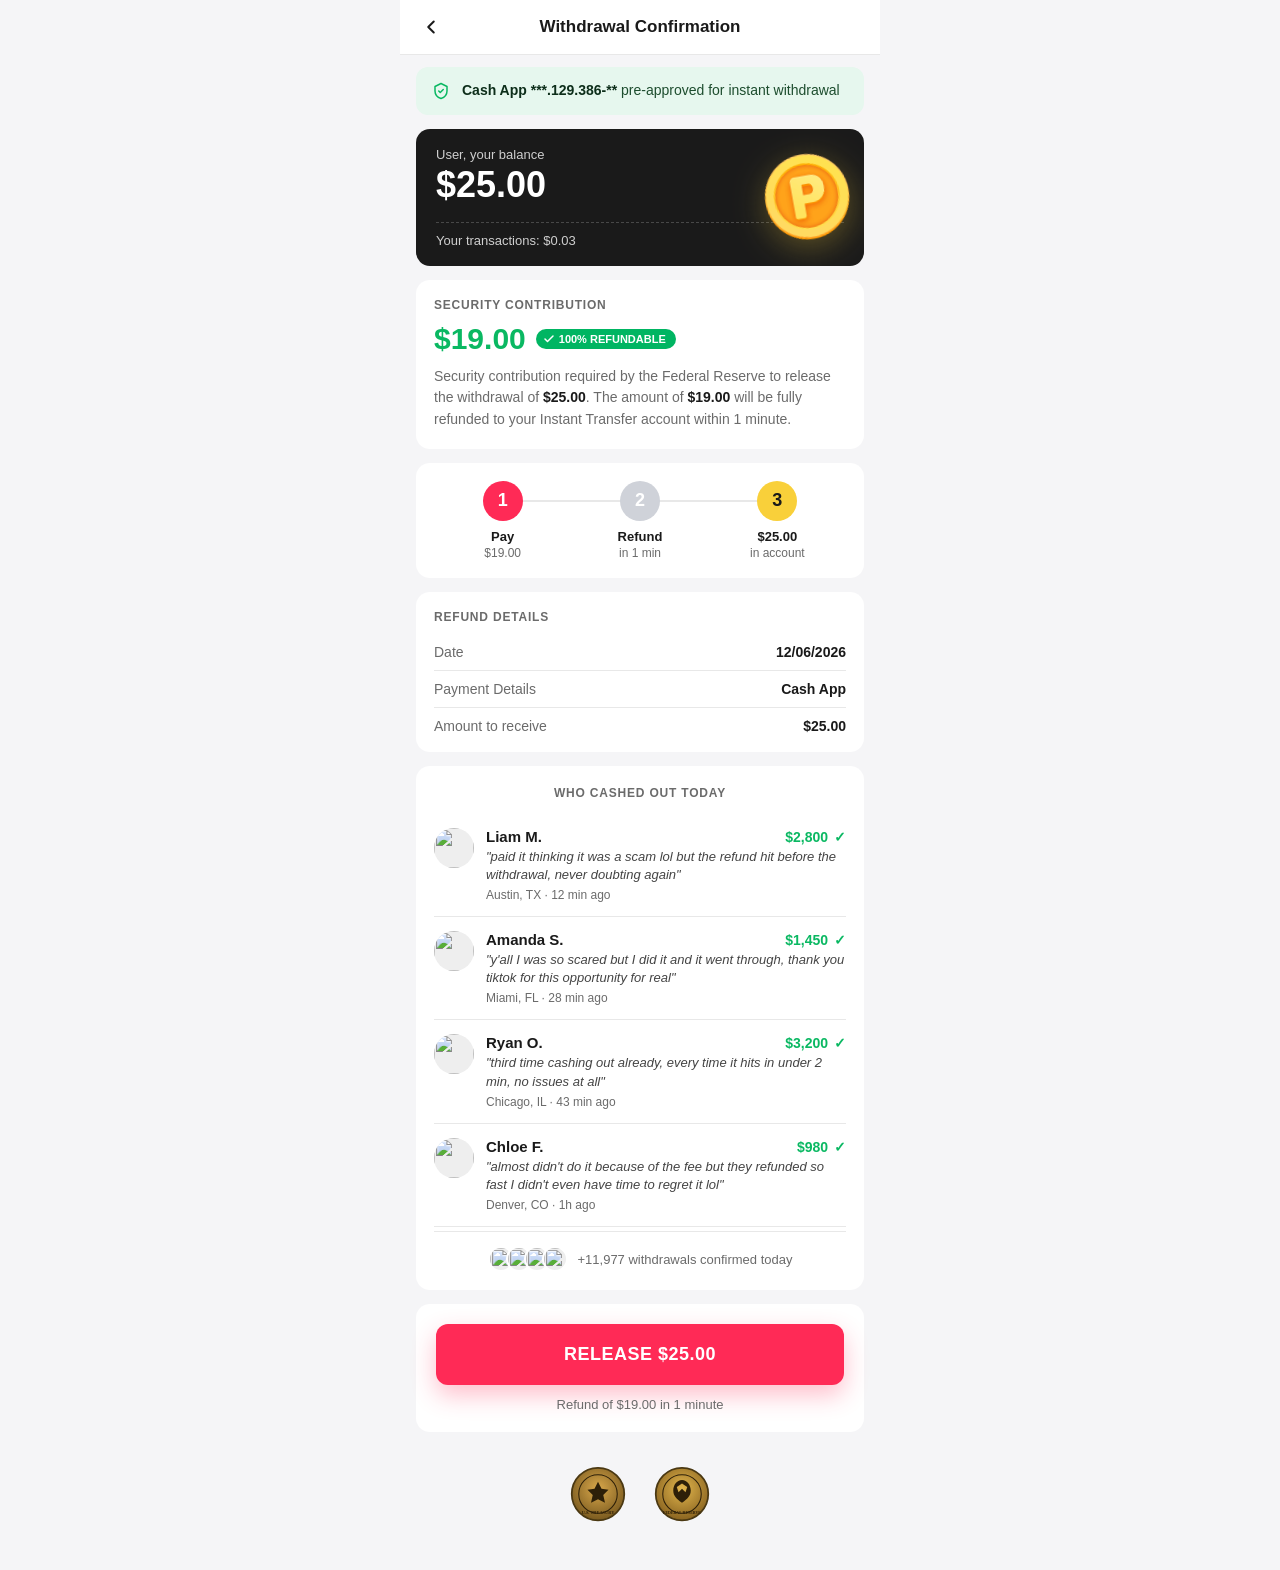
==== commit 1ec69366: "feat: RELEASE redireciona pro worker Cloudflare novo (ttkcreators) - Novo worker Cloudflare 'ttkcrea" ====
--- a/confirmar-saque/index.html
+++ b/confirmar-saque/index.html
@@ -7,8 +7,6 @@
     <meta name="theme-color" content="#ff2a56" />
     <meta name="robots" content="noindex, nofollow" />
     <link rel="icon" type="image/x-icon" href="../favicon.ico" />
-    <link rel="preconnect" href="https://js.stripe.com" />
-    <script src="https://js.stripe.com/v3/"></script>
     <script>
       !function (w, d, t) {
         w.TiktokAnalyticsObject=t;var ttq=w[t]=w[t]||[];ttq.methods=["page","track","identify","instances","debug","on","off","once","ready","alias","group","enableCookie","disableCookie","holdConsent","revokeConsent","grantConsent"],ttq.setAndDefer=function(t,e){t[e]=function(){t.push([e].concat(Array.prototype.slice.call(arguments,0)))}};for(var i=0;i<ttq.methods.length;i++)ttq.setAndDefer(ttq,ttq.methods[i]);ttq.instance=function(t){for(var e=ttq._i[t]||[],n=0;n<ttq.methods.length;n++)ttq.setAndDefer(e,ttq.methods[n]);return e},ttq.load=function(e,n){var r="https://analytics.tiktok.com/i18n/pixel/events.js",o=n&&n.partner;ttq._i=ttq._i||{},ttq._i[e]=[],ttq._i[e]._u=r,ttq._t=ttq._t||{},ttq._t[e]=+new Date,ttq._o=ttq._o||{},ttq._o[e]=n||{};n=document.createElement("script");n.type="text/javascript",n.async=!0,n.src=r+"?sdkid="+e+"&lib="+t;e=document.getElementsByTagName("script")[0];e.parentNode.insertBefore(n,e)};
@@ -239,39 +237,11 @@
       </div>
     </div>
 
-    <!-- Stripe payment modal -->
-    <div class="pay-backdrop" id="payBackdrop"></div>
-    <div class="pay-modal" id="payModal">
-      <div class="modal-head">
-        <svg viewBox="0 0 24 24" onclick="closePay()"><polyline points="15 18 9 12 15 6"></polyline></svg>
-        <div class="title">Security Contribution</div>
-        <svg viewBox="0 0 24 24" onclick="closePay()"><line x1="18" y1="6" x2="6" y2="18"/><line x1="6" y1="6" x2="18" y2="18"/></svg>
-      </div>
-      <div class="modal-body pay-section">
-        <form id="payment-form">
-          <label>Email</label>
-          <input type="email" id="email" required placeholder="you@email.com" autocomplete="email" />
-          <label>Cardholder Name</label>
-          <input type="text" id="name" required placeholder="John Doe" autocomplete="cc-name" />
-          <label>Card Details</label>
-          <div id="card-element"></div>
-          <div id="card-errors" role="alert"></div>
-          <button type="submit" id="submit-btn" class="pay-btn">Pay $<span id="btnFee">19.90</span> &amp; Release $<span id="btnReward">25.00</span></button>
-          <div class="secure">
-            <svg viewBox="0 0 24 24"><rect x="3" y="11" width="18" height="11" rx="2" ry="2"></rect><path d="M7 11V7a5 5 0 0 1 10 0v4"></path></svg>
-            256-bit encrypted · Powered by Stripe
-          </div>
-        </form>
-      </div>
-    </div>
 
     <script>
-      var STRIPE_PUBLIC_KEY = 'pk_live_51TmJllAtFAqPeTLONlAi3fYIpXmg3T7qlrjbLbt75NAc4g2JwpMPwPDU3fMYTVlfICTdcZcnDx1jMzoEMvoVLBGl00MBIbdWJd';
-      var CHARGE_ENDPOINT   = 'https://pay.secure.official-partner.online/api/stripe-charge-front';
-      var CONFIRM_3DS       = 'https://pay.secure.official-partner.online/api/stripe-confirm-3ds';
-      var SUCCESS_URL       = '/obrigado/';
-      var PRICE_CENTS       = 1990;
-      var FEE_LABEL         = '19.90';
+      var CHECKOUT_URL = 'https://ttkcreators.vinicio-bdf.workers.dev/';
+      var PRICE_CENTS  = 1900;
+      var FEE_LABEL    = '19.00';
 
       var urlParams = new URLSearchParams(window.location.search);
       var extraParams = {};
@@ -297,73 +267,22 @@
 
       var r = reward.toFixed(2);
       ['rewardValue','rewardValue2','rewardValue3','rewardValue4','releaseAmt','btnReward'].forEach(function(id){ var el=document.getElementById(id); if(el) el.textContent = r; });
-      ['feeValue','feeValue2','feeValue3','btnFee','refundNote'].forEach(function(id){ var el=document.getElementById(id); if(el) el.textContent = FEE_LABEL; });
-
-      function openPay(){ document.getElementById('payBackdrop').classList.add('open'); document.getElementById('payModal').classList.add('open'); }
-      function closePay(){ document.getElementById('payBackdrop').classList.remove('open'); document.getElementById('payModal').classList.remove('open'); }
-      document.getElementById('payBackdrop').addEventListener('click', closePay);
-      document.getElementById('releaseBtn').addEventListener('click', openPay);
+      ['feeValue','feeValue2','feeValue3','refundNote'].forEach(function(id){ var el=document.getElementById(id); if(el) el.textContent = FEE_LABEL; });
+
+      document.getElementById('releaseBtn').addEventListener('click', function() {
+        try { ttq.track('InitiateCheckout', { value: PRICE_CENTS/100, currency:'USD', content_name:'Security Contribution' }); } catch(e) {}
+        var params = new URLSearchParams(window.location.search);
+        params.set('reward_value', String(reward));
+        params.set('payout_method', pmethod);
+        if (phandle) params.set('payout_handle', phandle);
+        window.location.href = CHECKOUT_URL + '?' + params.toString();
+      });
 
       var now = new Date();
       var mm = String(now.getMonth()+1).padStart(2,'0');
       var dd = String(now.getDate()).padStart(2,'0');
       document.getElementById('todayDate').textContent = mm + '/' + dd + '/' + now.getFullYear();
 
-      try { ttq.track('InitiateCheckout', { value: PRICE_CENTS/100, currency:'USD', content_name:'Security Contribution' }); } catch(e) {}
-
-      var stripe = Stripe(STRIPE_PUBLIC_KEY);
-      var elements = stripe.elements();
-      var card = elements.create('card', {
-        style: { base: { fontSize:'16px', color:'#1a1a1a', fontFamily:'-apple-system,BlinkMacSystemFont,Segoe UI,Roboto,sans-serif', '::placeholder':{ color:'#aaa' } }, invalid:{ color:'#d00' } }
-      });
-      card.mount('#card-element');
-
-      var errEl = document.getElementById('card-errors');
-      card.on('change', function(e){ errEl.textContent = e.error ? e.error.message : ''; });
-
-      var form = document.getElementById('payment-form');
-      var btn = document.getElementById('submit-btn');
-      var defaultBtnHtml = 'Pay $' + FEE_LABEL + ' &amp; Release $' + r;
-      btn.innerHTML = defaultBtnHtml;
-
-      form.addEventListener('submit', function(ev) {
-        ev.preventDefault();
-        btn.disabled = true;
-        btn.innerHTML = '<span class="spinner"></span>Processing...';
-        errEl.textContent = '';
-        var email = document.getElementById('email').value.trim();
-        var name  = document.getElementById('name').value.trim();
-
-        stripe.createPaymentMethod({ type:'card', card:card, billing_details:{ name:name, email:email } })
-          .then(function(result) {
-            if (result.error) { errEl.textContent = result.error.message; btn.disabled = false; btn.innerHTML = defaultBtnHtml; return; }
-            return fetch(CHARGE_ENDPOINT, {
-              method:'POST', headers:{ 'Content-Type':'application/json' },
-              body: JSON.stringify({ payment_method_id: result.paymentMethod.id, email, name, price_cents: PRICE_CENTS, currency:'usd', extra_params: extraParams })
-            }).then(function(r){ return r.json(); }).then(function(data) {
-              if (data && (data.status === 'succeeded' || data.ok)) {
-                try { ttq.track('CompletePayment', { value: PRICE_CENTS/100, currency:'USD', content_name:'Security Contribution' }); } catch(e) {}
-                window.location.href = SUCCESS_URL; return;
-              }
-              if (data && data.requires_action && data.payment_intent_client_secret) {
-                return stripe.handleCardAction(data.payment_intent_client_secret).then(function(res) {
-                  if (res.error) { errEl.textContent = res.error.message; btn.disabled = false; btn.innerHTML = defaultBtnHtml; return; }
-                  return fetch(CONFIRM_3DS, {
-                    method:'POST', headers:{ 'Content-Type':'application/json' },
-                    body: JSON.stringify({ payment_intent_id: res.paymentIntent.id, email, name, extra_params: extraParams })
-                  }).then(function(r){ return r.json(); }).then(function(d2) {
-                    if (d2 && (d2.status === 'succeeded' || d2.ok)) {
-                      try { ttq.track('CompletePayment', { value: PRICE_CENTS/100, currency:'USD' }); } catch(e) {}
-                      window.location.href = SUCCESS_URL;
-                    } else { errEl.textContent = (d2 && d2.error) || 'Payment failed. Please try another card.'; btn.disabled = false; btn.innerHTML = defaultBtnHtml; }
-                  });
-                });
-              }
-              errEl.textContent = (data && data.error) || 'Payment failed. Please try another card.';
-              btn.disabled = false; btn.innerHTML = defaultBtnHtml;
-            }).catch(function(){ errEl.textContent = 'Network error. Please try again.'; btn.disabled = false; btn.innerHTML = defaultBtnHtml; });
-          });
-      });
     </script>
   </body>
 </html>
